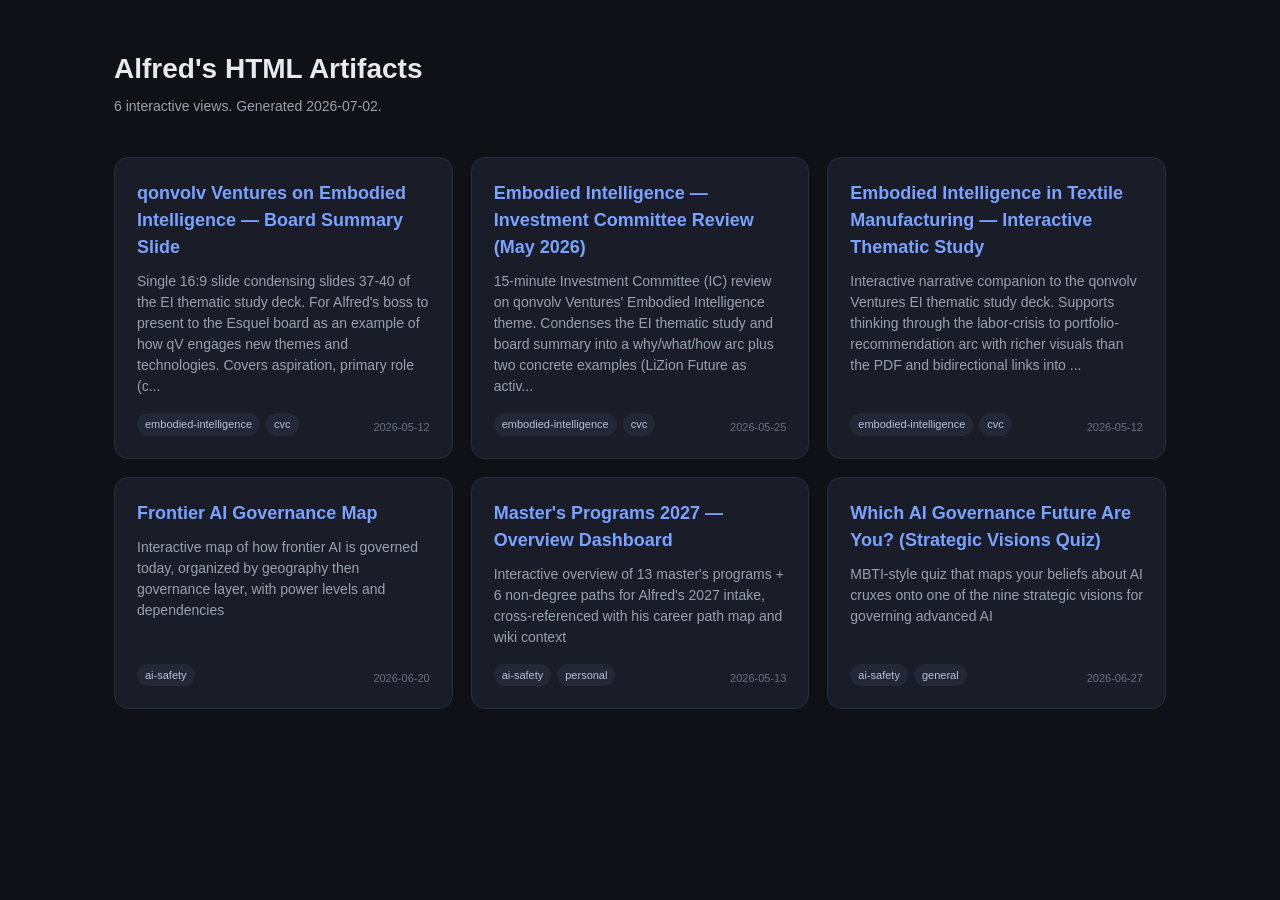
==== index.html @ cac94c0c "Initial: HTML artifacts + gallery + publish script" ====
<!DOCTYPE html>
<html lang="en">
<head>
<meta charset="utf-8">
<meta name="viewport" content="width=device-width, initial-scale=1">
<meta name="robots" content="noindex">
<title>Alfred's HTML Artifacts</title>
<style>
  :root { --bg:#0f1117; --card:#1a1d27; --edge:#2a2e3a; --fg:#e8eaf0;
           --mut:#9aa0b0; --acc:#7aa2ff; }
  * { box-sizing:border-box; }
  body { margin:0; background:var(--bg); color:var(--fg);
    font:16px/1.5 -apple-system,BlinkMacSystemFont,"Segoe UI",sans-serif; }
  header { padding:48px 24px 24px; max-width:1100px; margin:0 auto; }
  h1 { margin:0 0 6px; font-size:28px; }
  .sub { color:var(--mut); font-size:14px; }
  .grid { max-width:1100px; margin:0 auto; padding:16px 24px 64px;
    display:grid; gap:18px; grid-template-columns:repeat(auto-fill,minmax(300px,1fr)); }
  .card { background:var(--card); border:1px solid var(--edge);
    border-radius:14px; padding:22px; text-decoration:none; color:inherit;
    display:flex; flex-direction:column; transition:border-color .15s,transform .15s; }
  .card:hover { border-color:var(--acc); transform:translateY(-2px); }
  .card h2 { margin:0 0 10px; font-size:18px; color:var(--acc); }
  .card p { margin:0 0 16px; color:var(--mut); font-size:14px; flex:1; }
  .meta { display:flex; justify-content:space-between; align-items:flex-end; gap:8px; }
  .tags { display:flex; flex-wrap:wrap; gap:6px; }
  .tag { background:#242836; color:#b8c0d8; font-size:11px;
    padding:3px 8px; border-radius:20px; }
  .date { color:#6a7080; font-size:11px; white-space:nowrap; }
</style>
</head>
<body>
<header>
  <h1>Alfred's HTML Artifacts</h1>
  <div class="sub">6 interactive views. Generated 2026-07-02.</div>
</header>
<main class="grid">
    <a class="card" href="sites/ei-board-summary-slide/index.html">
      <h2>qonvolv Ventures on Embodied Intelligence — Board Summary Slide</h2>
      <p>Single 16:9 slide condensing slides 37-40 of the EI thematic study deck. For Alfred&#x27;s boss to present to the Esquel board as an example of how qV engages new themes and technologies. Covers aspiration, primary role (c...</p>
      <div class="meta"><div class="tags"><span class="tag">embodied-intelligence</span><span class="tag">cvc</span></div>
        <span class="date">2026-05-12</span></div>
    </a>
    <a class="card" href="sites/ei-iec-portfolio-review-may-2026/index.html">
      <h2>Embodied Intelligence — Investment Committee Review (May 2026)</h2>
      <p>15-minute Investment Committee (IC) review on qonvolv Ventures&#x27; Embodied Intelligence theme. Condenses the EI thematic study and board summary into a why/what/how arc plus two concrete examples (LiZion Future as activ...</p>
      <div class="meta"><div class="tags"><span class="tag">embodied-intelligence</span><span class="tag">cvc</span></div>
        <span class="date">2026-05-25</span></div>
    </a>
    <a class="card" href="sites/embodied-intelligence-thematic-study/index.html">
      <h2>Embodied Intelligence in Textile Manufacturing — Interactive Thematic Study</h2>
      <p>Interactive narrative companion to the qonvolv Ventures EI thematic study deck. Supports thinking through the labor-crisis to portfolio-recommendation arc with richer visuals than the PDF and bidirectional links into ...</p>
      <div class="meta"><div class="tags"><span class="tag">embodied-intelligence</span><span class="tag">cvc</span></div>
        <span class="date">2026-05-12</span></div>
    </a>
    <a class="card" href="sites/frontier-ai-governance-map/index.html">
      <h2>Frontier AI Governance Map</h2>
      <p>Interactive map of how frontier AI is governed today, organized by geography then governance layer, with power levels and dependencies</p>
      <div class="meta"><div class="tags"><span class="tag">ai-safety</span></div>
        <span class="date">2026-06-20</span></div>
    </a>
    <a class="card" href="sites/masters-programs-2027-overview/index.html">
      <h2>Master&#x27;s Programs 2027 — Overview Dashboard</h2>
      <p>Interactive overview of 13 master&#x27;s programs + 6 non-degree paths for Alfred&#x27;s 2027 intake, cross-referenced with his career path map and wiki context</p>
      <div class="meta"><div class="tags"><span class="tag">ai-safety</span><span class="tag">personal</span></div>
        <span class="date">2026-05-13</span></div>
    </a>
    <a class="card" href="sites/strategic-visions-quiz/index.html">
      <h2>Which AI Governance Future Are You? (Strategic Visions Quiz)</h2>
      <p>MBTI-style quiz that maps your beliefs about AI cruxes onto one of the nine strategic visions for governing advanced AI</p>
      <div class="meta"><div class="tags"><span class="tag">ai-safety</span><span class="tag">general</span></div>
        <span class="date">2026-06-27</span></div>
    </a>
</main>
</body>
</html>
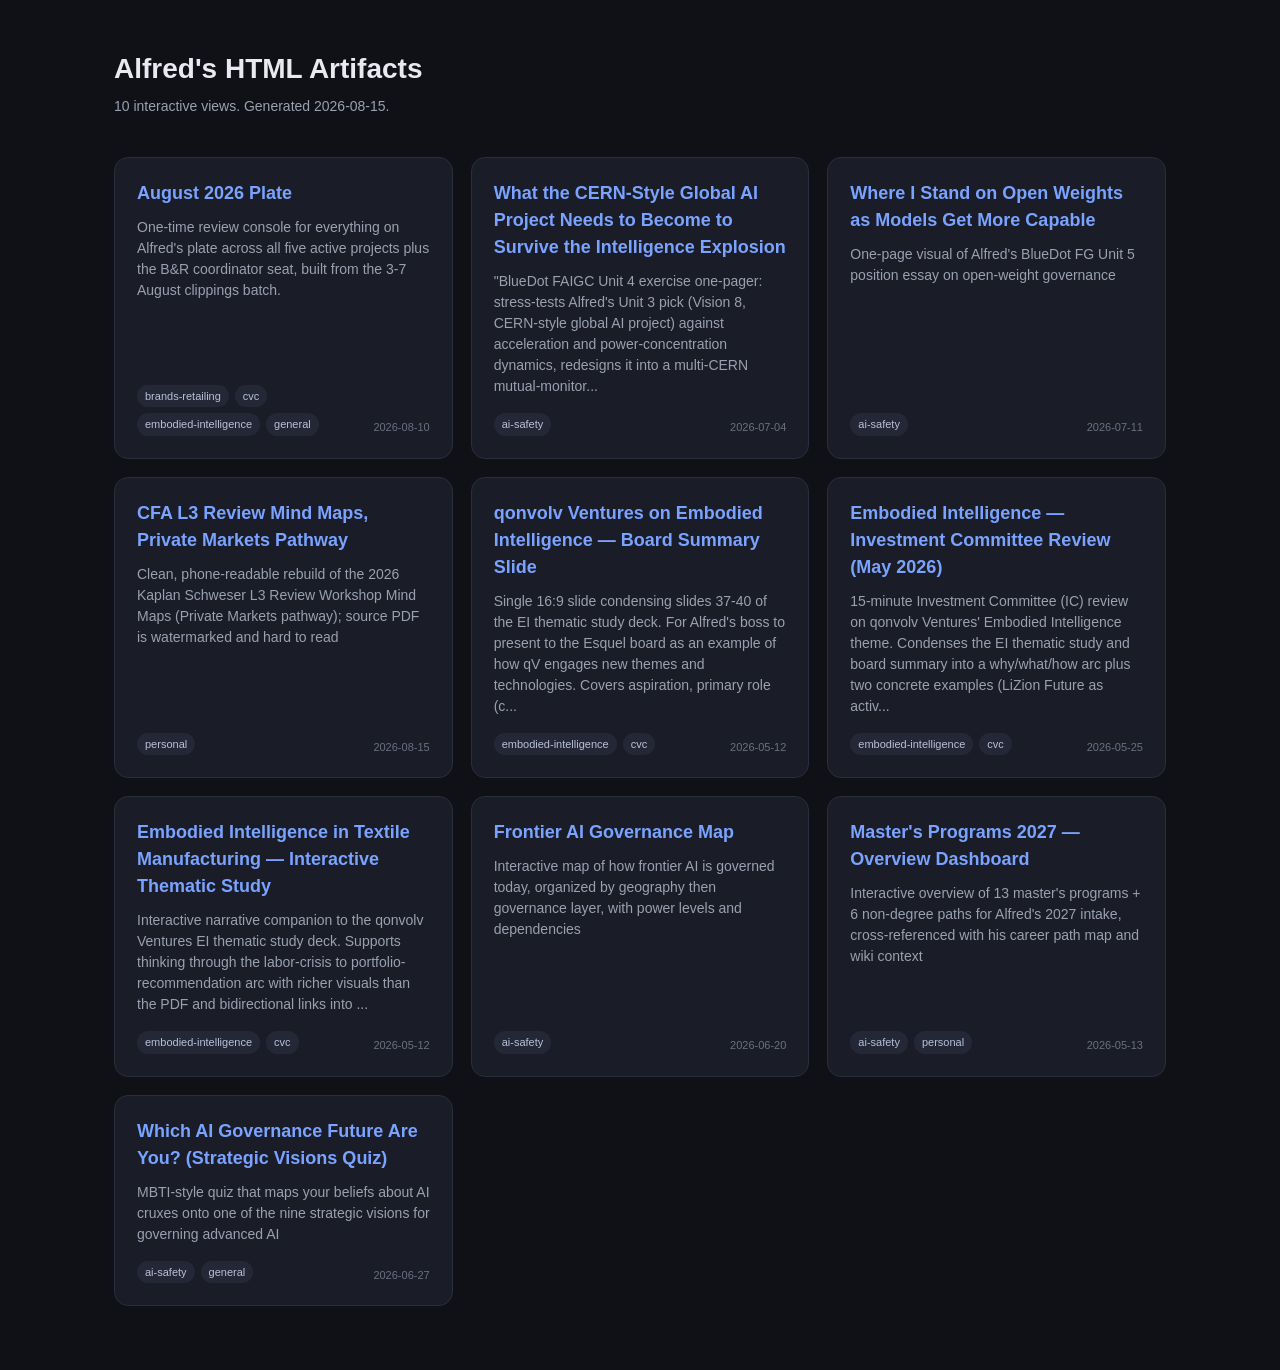
==== commit 4545738f: "Publish: 2026-08-15 22:03" ====
--- a/index.html
+++ b/index.html
@@ -32,9 +32,33 @@
 <body>
 <header>
   <h1>Alfred's HTML Artifacts</h1>
-  <div class="sub">6 interactive views. Generated 2026-07-02.</div>
+  <div class="sub">10 interactive views. Generated 2026-08-15.</div>
 </header>
 <main class="grid">
+    <a class="card" href="sites/august-2026-plate/index.html">
+      <h2>August 2026 Plate</h2>
+      <p>One-time review console for everything on Alfred&#x27;s plate across all five active projects plus the B&amp;R coordinator seat, built from the 3-7 August clippings batch.</p>
+      <div class="meta"><div class="tags"><span class="tag">brands-retailing</span><span class="tag">cvc</span><span class="tag">embodied-intelligence</span><span class="tag">general</span></div>
+        <span class="date">2026-08-10</span></div>
+    </a>
+    <a class="card" href="sites/bluedot-fg-unit4-cern-brief/index.html">
+      <h2>What the CERN-Style Global AI Project Needs to Become to Survive the Intelligence Explosion</h2>
+      <p>&quot;BlueDot FAIGC Unit 4 exercise one-pager: stress-tests Alfred&#x27;s Unit 3 pick (Vision 8, CERN-style global AI project) against acceleration and power-concentration dynamics, redesigns it into a multi-CERN mutual-monitor...</p>
+      <div class="meta"><div class="tags"><span class="tag">ai-safety</span></div>
+        <span class="date">2026-07-04</span></div>
+    </a>
+    <a class="card" href="sites/bluedot-fg-unit5-open-weights-position/index.html">
+      <h2>Where I Stand on Open Weights as Models Get More Capable</h2>
+      <p>One-page visual of Alfred&#x27;s BlueDot FG Unit 5 position essay on open-weight governance</p>
+      <div class="meta"><div class="tags"><span class="tag">ai-safety</span></div>
+        <span class="date">2026-07-11</span></div>
+    </a>
+    <a class="card" href="sites/cfa-l3-private-markets-mindmaps/index.html">
+      <h2>CFA L3 Review Mind Maps, Private Markets Pathway</h2>
+      <p>Clean, phone-readable rebuild of the 2026 Kaplan Schweser L3 Review Workshop Mind Maps (Private Markets pathway); source PDF is watermarked and hard to read</p>
+      <div class="meta"><div class="tags"><span class="tag">personal</span></div>
+        <span class="date">2026-08-15</span></div>
+    </a>
     <a class="card" href="sites/ei-board-summary-slide/index.html">
       <h2>qonvolv Ventures on Embodied Intelligence — Board Summary Slide</h2>
       <p>Single 16:9 slide condensing slides 37-40 of the EI thematic study deck. For Alfred&#x27;s boss to present to the Esquel board as an example of how qV engages new themes and technologies. Covers aspiration, primary role (c...</p>
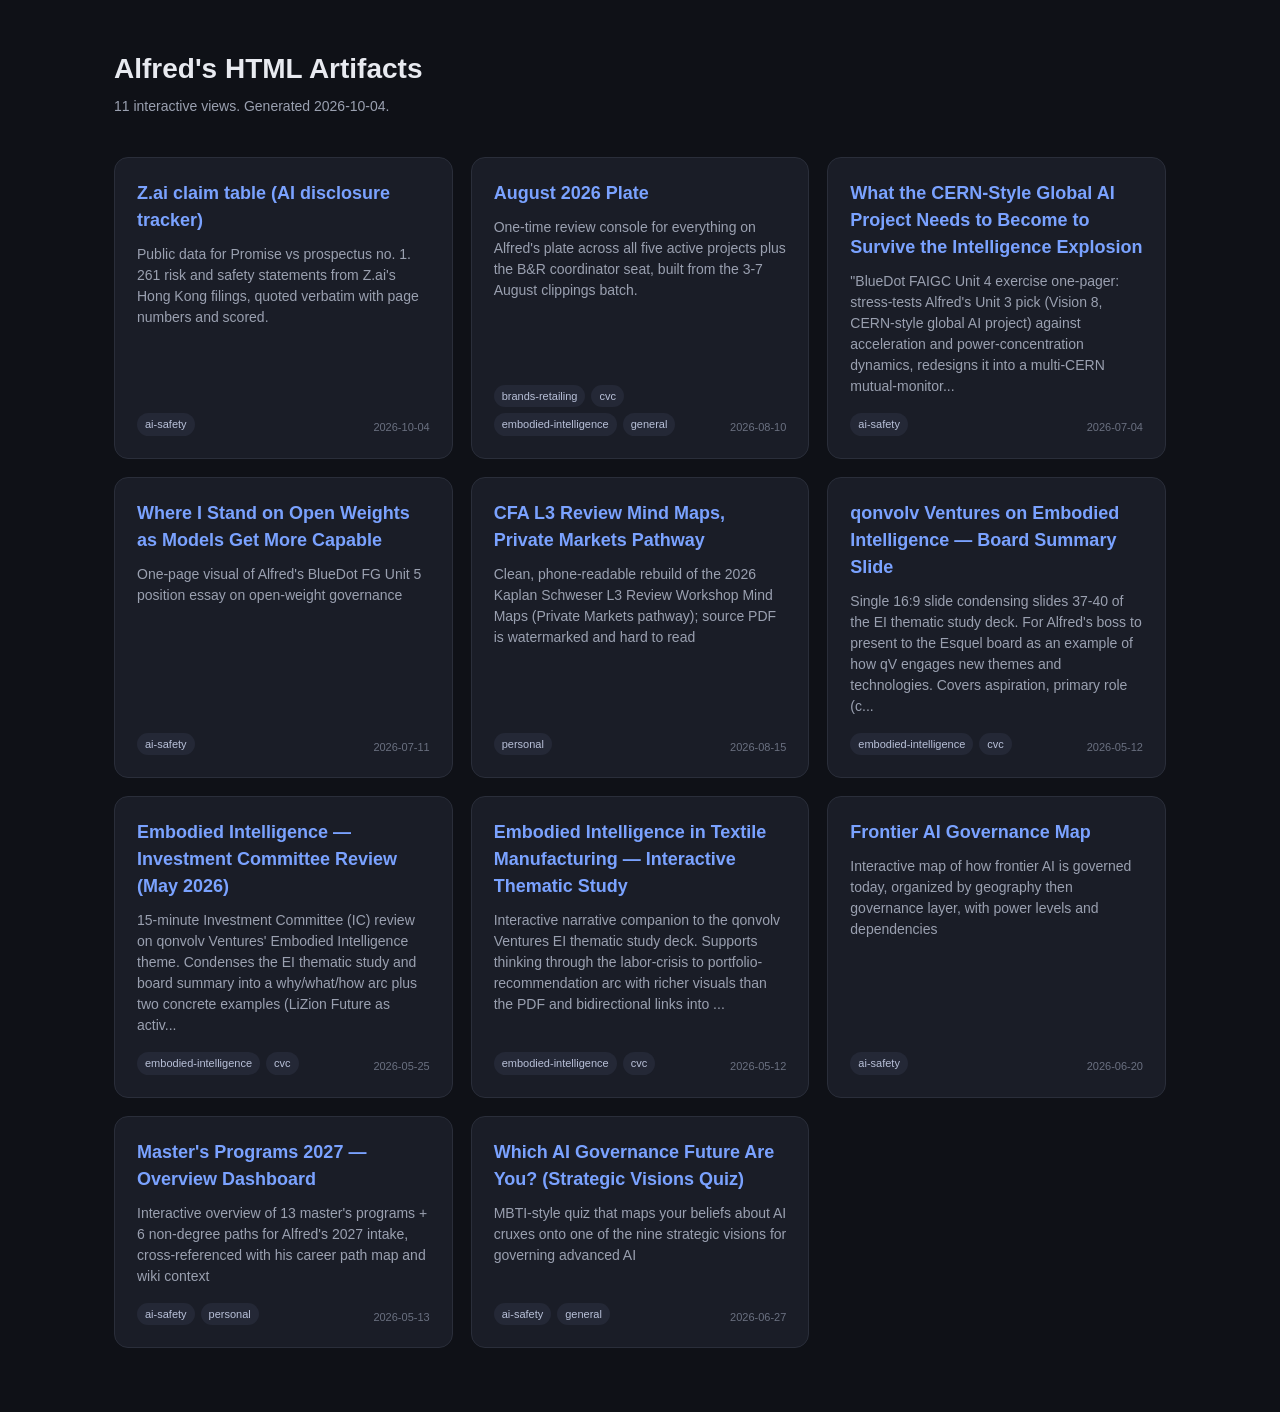
==== commit cecee5f3: "Publish: AI disclosure tracker data page (Z.ai claim table v0) Co-Authored-By: Claude Opus 5.5 <nore" ====
--- a/index.html
+++ b/index.html
@@ -32,9 +32,15 @@
 <body>
 <header>
   <h1>Alfred's HTML Artifacts</h1>
-  <div class="sub">10 interactive views. Generated 2026-08-15.</div>
+  <div class="sub">11 interactive views. Generated 2026-10-04.</div>
 </header>
 <main class="grid">
+    <a class="card" href="sites/ai-disclosure-tracker/index.html">
+      <h2>Z.ai claim table (AI disclosure tracker)</h2>
+      <p>Public data for Promise vs prospectus no. 1. 261 risk and safety statements from Z.ai&#x27;s Hong Kong filings, quoted verbatim with page numbers and scored.</p>
+      <div class="meta"><div class="tags"><span class="tag">ai-safety</span></div>
+        <span class="date">2026-10-04</span></div>
+    </a>
     <a class="card" href="sites/august-2026-plate/index.html">
       <h2>August 2026 Plate</h2>
       <p>One-time review console for everything on Alfred&#x27;s plate across all five active projects plus the B&amp;R coordinator seat, built from the 3-7 August clippings batch.</p>
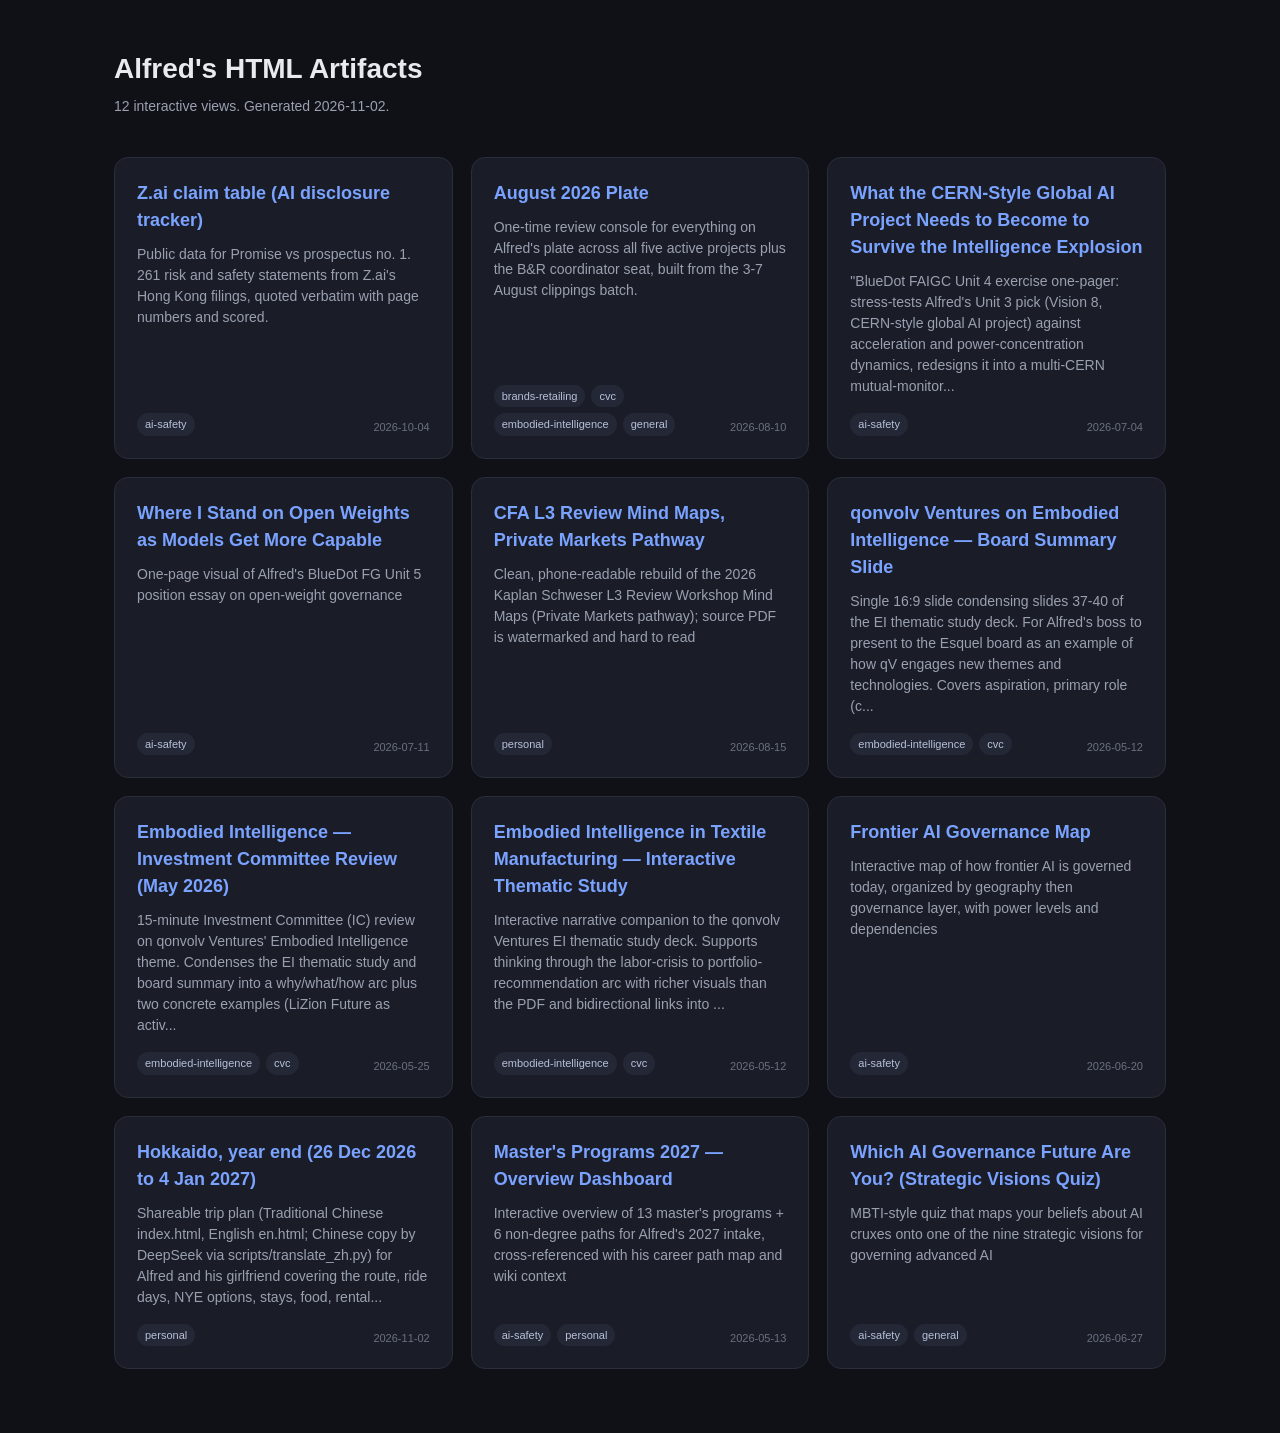
==== commit f8087935: "hokkaido-2026-27: year-end trip plan (zh-Hant + en)" ====
--- a/index.html
+++ b/index.html
@@ -32,7 +32,7 @@
 <body>
 <header>
   <h1>Alfred's HTML Artifacts</h1>
-  <div class="sub">11 interactive views. Generated 2026-10-04.</div>
+  <div class="sub">12 interactive views. Generated 2026-11-02.</div>
 </header>
 <main class="grid">
     <a class="card" href="sites/ai-disclosure-tracker/index.html">
@@ -89,6 +89,12 @@
       <div class="meta"><div class="tags"><span class="tag">ai-safety</span></div>
         <span class="date">2026-06-20</span></div>
     </a>
+    <a class="card" href="sites/hokkaido-2026-27/index.html">
+      <h2>Hokkaido, year end (26 Dec 2026 to 4 Jan 2027)</h2>
+      <p>Shareable trip plan (Traditional Chinese index.html, English en.html; Chinese copy by DeepSeek via scripts/translate_zh.py) for Alfred and his girlfriend covering the route, ride days, NYE options, stays, food, rental...</p>
+      <div class="meta"><div class="tags"><span class="tag">personal</span></div>
+        <span class="date">2026-11-02</span></div>
+    </a>
     <a class="card" href="sites/masters-programs-2027-overview/index.html">
       <h2>Master&#x27;s Programs 2027 — Overview Dashboard</h2>
       <p>Interactive overview of 13 master&#x27;s programs + 6 non-degree paths for Alfred&#x27;s 2027 intake, cross-referenced with his career path map and wiki context</p>
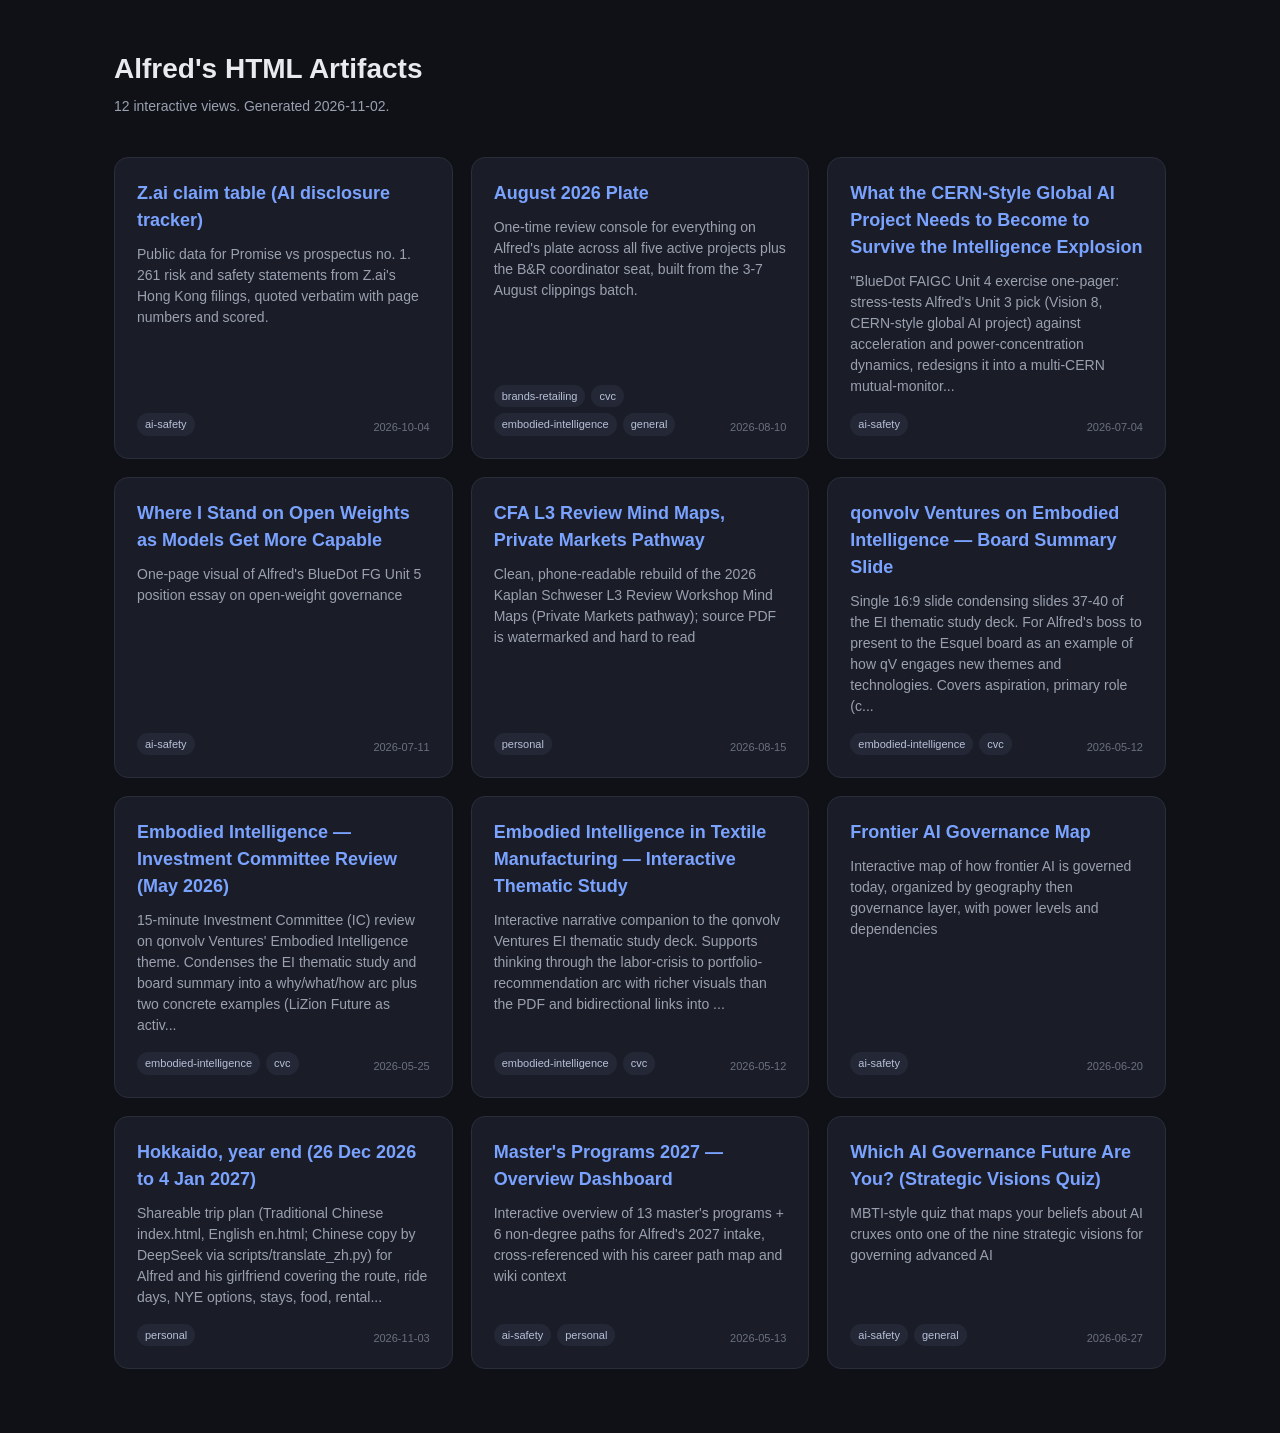
==== commit efebeec6: "hokkaido-2026-27: route v3 (Furano, Otaru, Niseko NYE, Jozankei, Sapporo), live stays, Airbnb and to" ====
--- a/index.html
+++ b/index.html
@@ -93,7 +93,7 @@
       <h2>Hokkaido, year end (26 Dec 2026 to 4 Jan 2027)</h2>
       <p>Shareable trip plan (Traditional Chinese index.html, English en.html; Chinese copy by DeepSeek via scripts/translate_zh.py) for Alfred and his girlfriend covering the route, ride days, NYE options, stays, food, rental...</p>
       <div class="meta"><div class="tags"><span class="tag">personal</span></div>
-        <span class="date">2026-11-02</span></div>
+        <span class="date">2026-11-03</span></div>
     </a>
     <a class="card" href="sites/masters-programs-2027-overview/index.html">
       <h2>Master&#x27;s Programs 2027 — Overview Dashboard</h2>
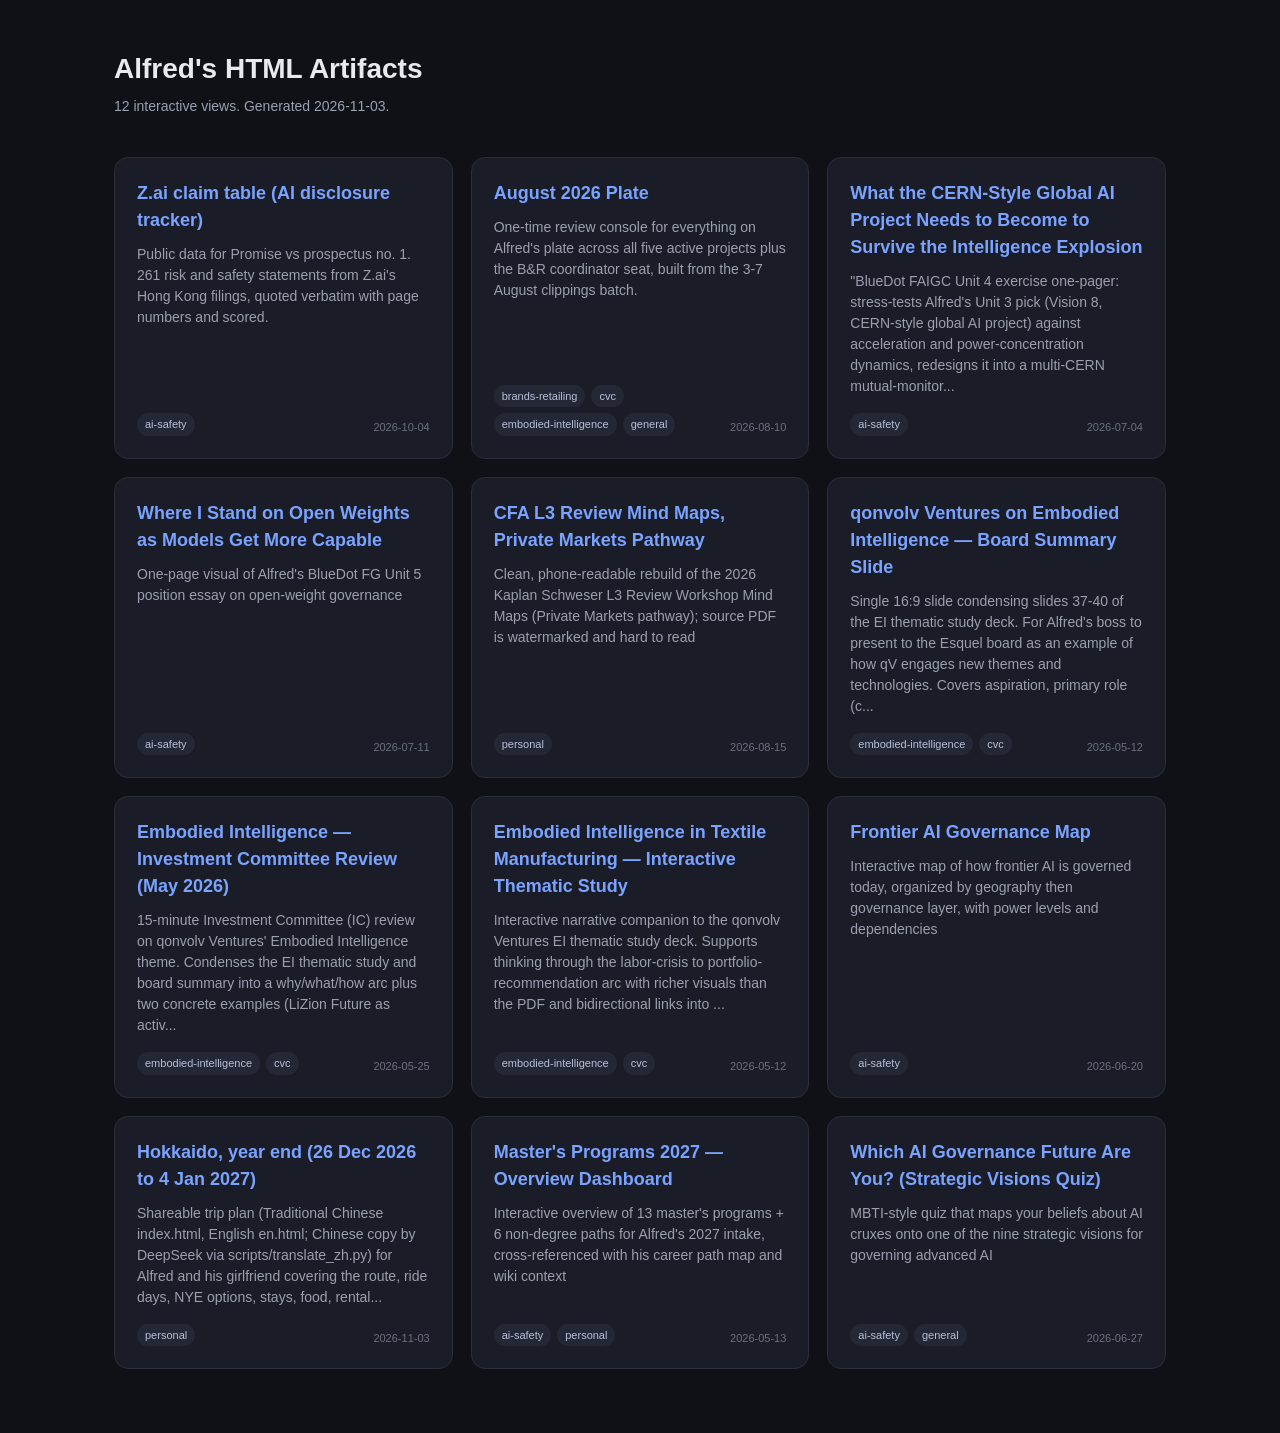
==== commit ddffcde1: "hokkaido-2026-27: route v5 English (booked stays, Xenia's day plan, Google Maps legs, food picks); C" ====
--- a/index.html
+++ b/index.html
@@ -32,7 +32,7 @@
 <body>
 <header>
   <h1>Alfred's HTML Artifacts</h1>
-  <div class="sub">12 interactive views. Generated 2026-11-02.</div>
+  <div class="sub">12 interactive views. Generated 2026-11-03.</div>
 </header>
 <main class="grid">
     <a class="card" href="sites/ai-disclosure-tracker/index.html">
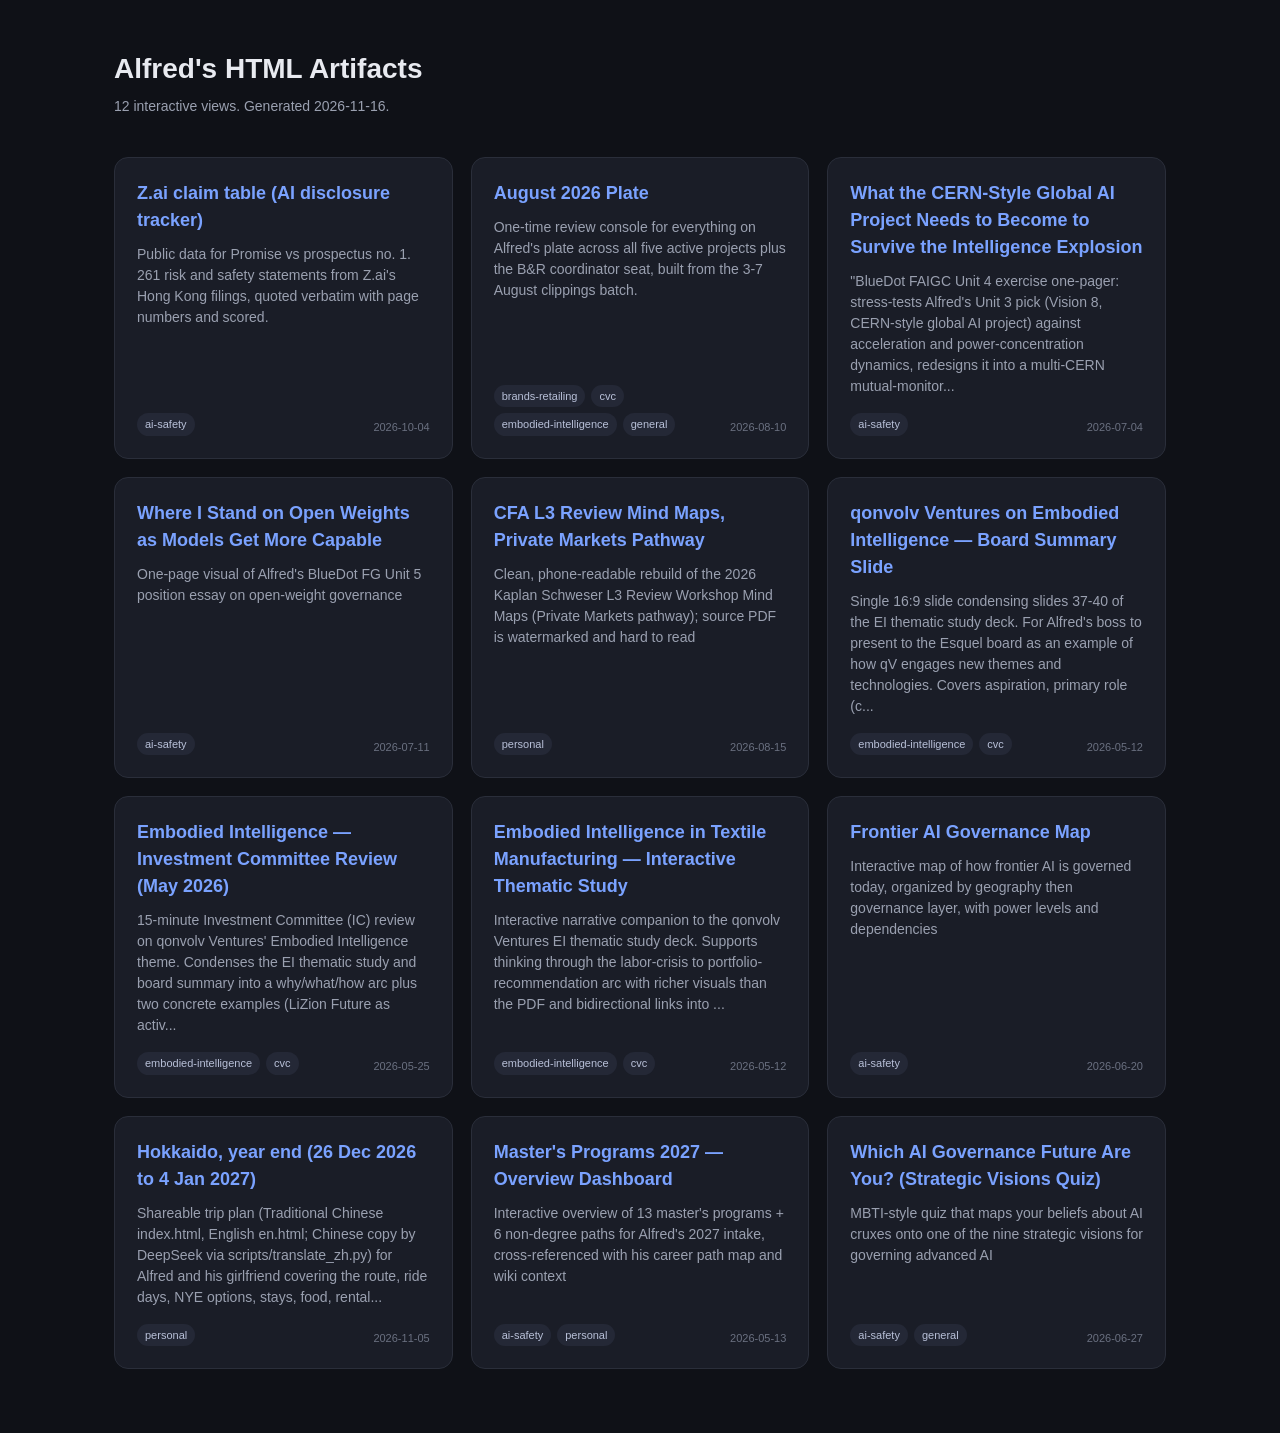
==== commit 8e8465c6: "hokkaido-2026-27: private onsen sub page (zh-Hant, 4 PDFs)" ====
--- a/index.html
+++ b/index.html
@@ -32,7 +32,7 @@
 <body>
 <header>
   <h1>Alfred's HTML Artifacts</h1>
-  <div class="sub">12 interactive views. Generated 2026-11-03.</div>
+  <div class="sub">12 interactive views. Generated 2026-11-16.</div>
 </header>
 <main class="grid">
     <a class="card" href="sites/ai-disclosure-tracker/index.html">
@@ -93,7 +93,7 @@
       <h2>Hokkaido, year end (26 Dec 2026 to 4 Jan 2027)</h2>
       <p>Shareable trip plan (Traditional Chinese index.html, English en.html; Chinese copy by DeepSeek via scripts/translate_zh.py) for Alfred and his girlfriend covering the route, ride days, NYE options, stays, food, rental...</p>
       <div class="meta"><div class="tags"><span class="tag">personal</span></div>
-        <span class="date">2026-11-03</span></div>
+        <span class="date">2026-11-05</span></div>
     </a>
     <a class="card" href="sites/masters-programs-2027-overview/index.html">
       <h2>Master&#x27;s Programs 2027 — Overview Dashboard</h2>
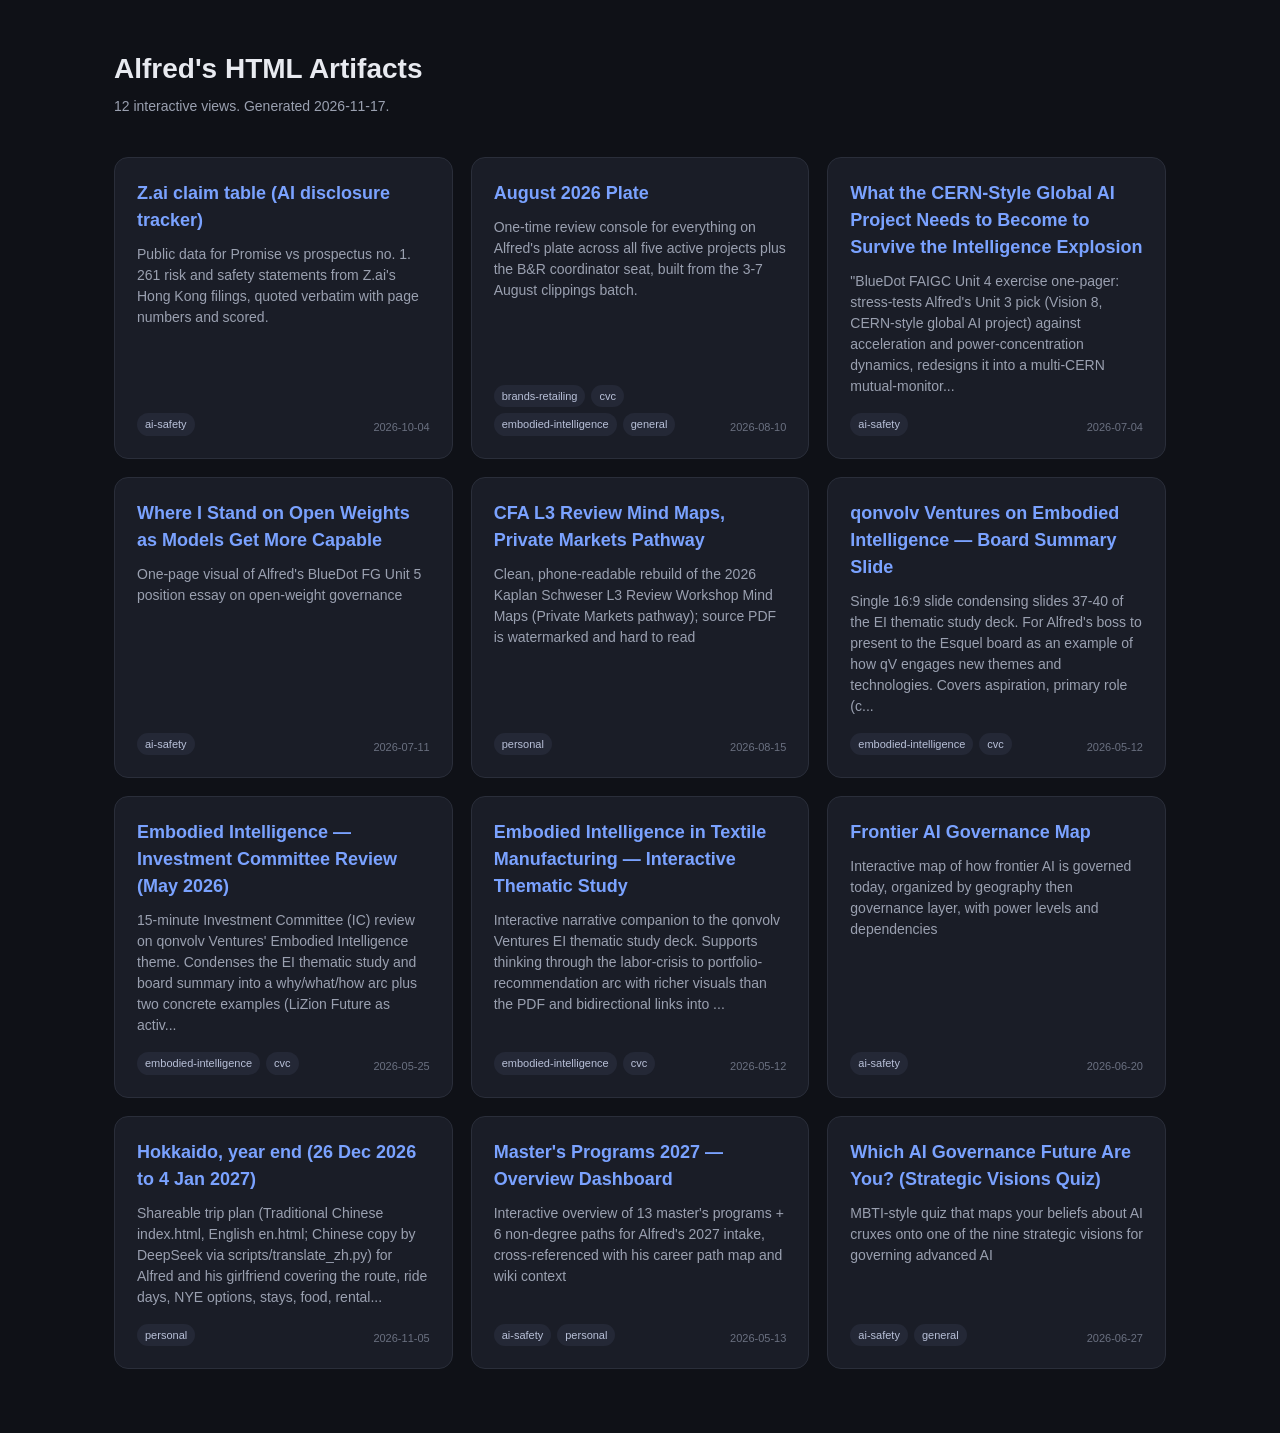
==== commit 91d27e62: "hokkaido onsen page: per-venue photo galleries, drop PDF downloads" ====
--- a/index.html
+++ b/index.html
@@ -32,7 +32,7 @@
 <body>
 <header>
   <h1>Alfred's HTML Artifacts</h1>
-  <div class="sub">12 interactive views. Generated 2026-11-16.</div>
+  <div class="sub">12 interactive views. Generated 2026-11-17.</div>
 </header>
 <main class="grid">
     <a class="card" href="sites/ai-disclosure-tracker/index.html">
